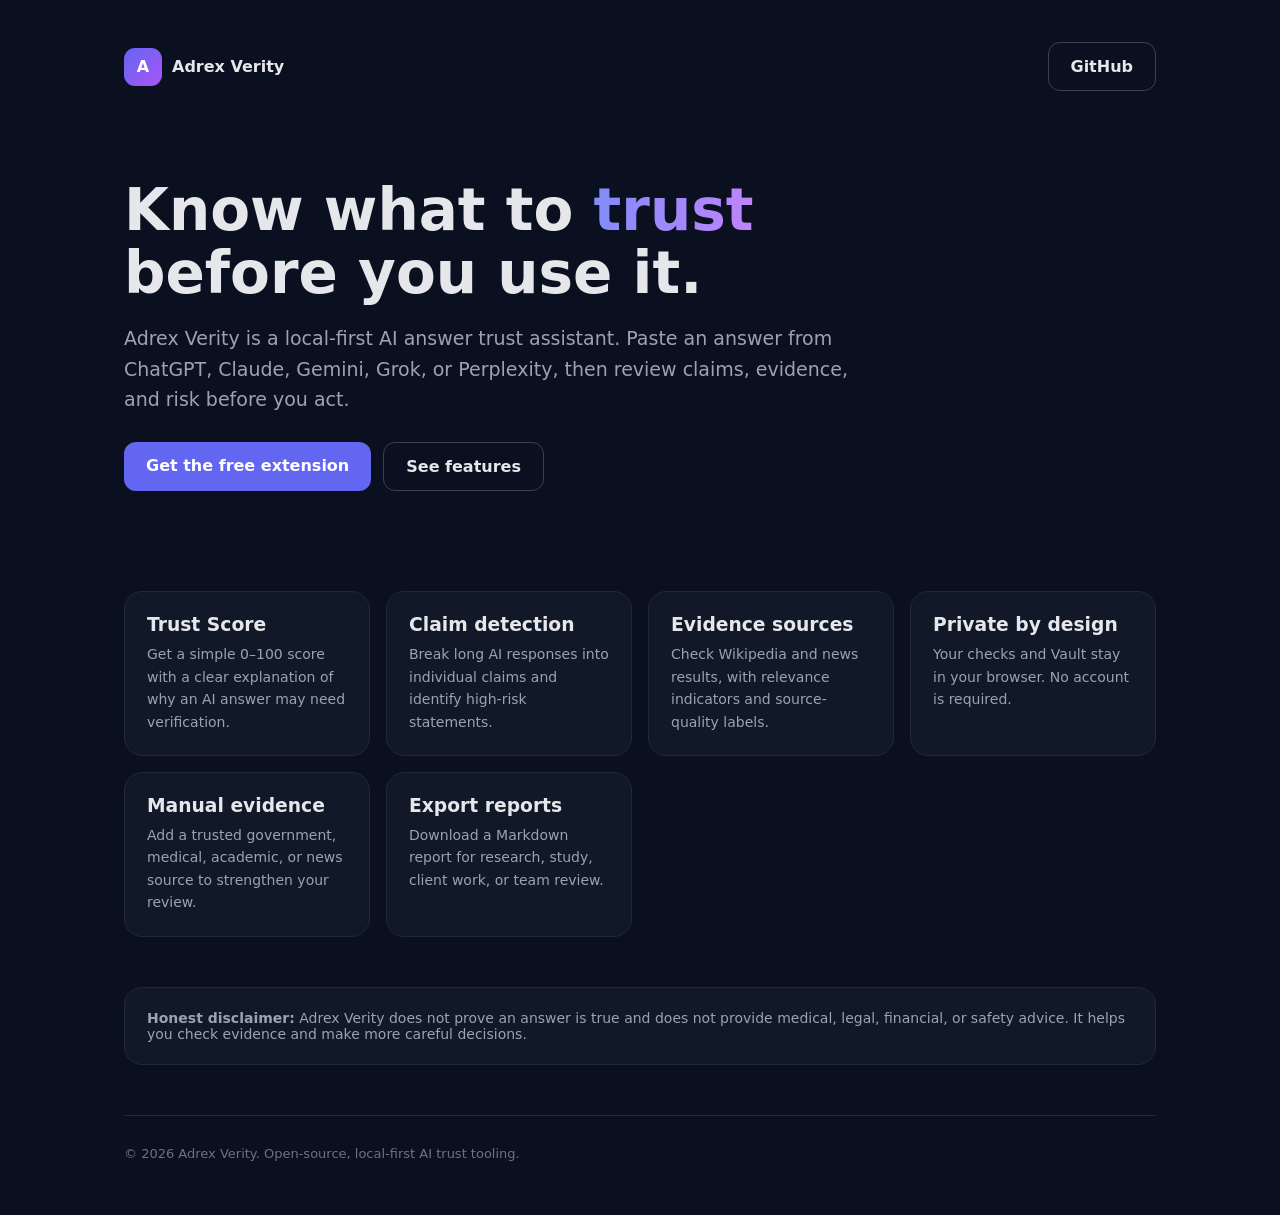
==== docs/index.html @ cc688025 "Add Adrex Verity Lite extension, documentation, license, and landing page" ====
<!doctype html>
<html lang="en">
<head>
<meta charset="utf-8">
<meta name="viewport" content="width=device-width,initial-scale=1">
<title>Adrex Verity — Know what to trust before you use it</title>
<meta name="description" content="Adrex Verity is a local-first AI answer trust assistant. Check AI claims, review evidence, and avoid acting on risky answers.">
<style>
*{box-sizing:border-box;font-family:Inter,system-ui,sans-serif}body{margin:0;background:#0b1020;color:#e5e7eb}
.wrap{max-width:1080px;margin:auto;padding:24px}
nav{display:flex;justify-content:space-between;align-items:center;padding:18px 0}
.logo{display:flex;gap:10px;align-items:center;font-weight:800}.mark{width:38px;height:38px;border-radius:11px;background:linear-gradient(135deg,#6366f1,#a855f7);display:grid;place-items:center;color:#fff}
.hero{padding:70px 0 50px;max-width:760px}
h1{font-size:clamp(34px,6vw,58px);line-height:1.08;margin:0 0 18px}
.accent{background:linear-gradient(90deg,#818cf8,#c084fc);-webkit-background-clip:text;background-clip:text;color:transparent}
p.lead{font-size:19px;color:#9ca3af;line-height:1.6}
.cta{display:flex;gap:12px;margin-top:28px;flex-wrap:wrap}
.btn{padding:14px 22px;border-radius:12px;font-weight:700;text-decoration:none}
.primary{background:#6366f1;color:#fff}.ghost{border:1px solid #374151;color:#e5e7eb}
.grid{display:grid;grid-template-columns:repeat(auto-fit,minmax(240px,1fr));gap:16px;margin:50px 0}
.card{background:#111827;border:1px solid #1f2937;border-radius:18px;padding:22px}
.card h3{margin:0 0 8px}.card p{margin:0;color:#9ca3af;font-size:14px;line-height:1.6}
.note{background:#111827;border:1px solid #1f2937;border-radius:18px;padding:22px;color:#9ca3af;font-size:14px}
footer{padding:30px 0;color:#6b7280;font-size:13px;border-top:1px solid #1f2937;margin-top:50px}
</style>
</head>
<body>
<div class="wrap">
<nav><div class="logo"><div class="mark">A</div>Adrex Verity</div><a class="btn ghost" href="https://github.com/">GitHub</a></nav>
<section class="hero">
<h1>Know what to <span class="accent">trust</span> before you use it.</h1>
<p class="lead">Adrex Verity is a local-first AI answer trust assistant. Paste an answer from ChatGPT, Claude, Gemini, Grok, or Perplexity, then review claims, evidence, and risk before you act.</p>
<div class="cta"><a class="btn primary" href="https://github.com/">Get the free extension</a><a class="btn ghost" href="#features">See features</a></div>
</section>
<section id="features" class="grid">
<div class="card"><h3>Trust Score</h3><p>Get a simple 0–100 score with a clear explanation of why an AI answer may need verification.</p></div>
<div class="card"><h3>Claim detection</h3><p>Break long AI responses into individual claims and identify high-risk statements.</p></div>
<div class="card"><h3>Evidence sources</h3><p>Check Wikipedia and news results, with relevance indicators and source-quality labels.</p></div>
<div class="card"><h3>Private by design</h3><p>Your checks and Vault stay in your browser. No account is required.</p></div>
<div class="card"><h3>Manual evidence</h3><p>Add a trusted government, medical, academic, or news source to strengthen your review.</p></div>
<div class="card"><h3>Export reports</h3><p>Download a Markdown report for research, study, client work, or team review.</p></div>
</section>
<section class="note"><strong>Honest disclaimer:</strong> Adrex Verity does not prove an answer is true and does not provide medical, legal, financial, or safety advice. It helps you check evidence and make more careful decisions.</section>
<footer>© 2026 Adrex Verity. Open-source, local-first AI trust tooling.</footer>
</div></body></html>
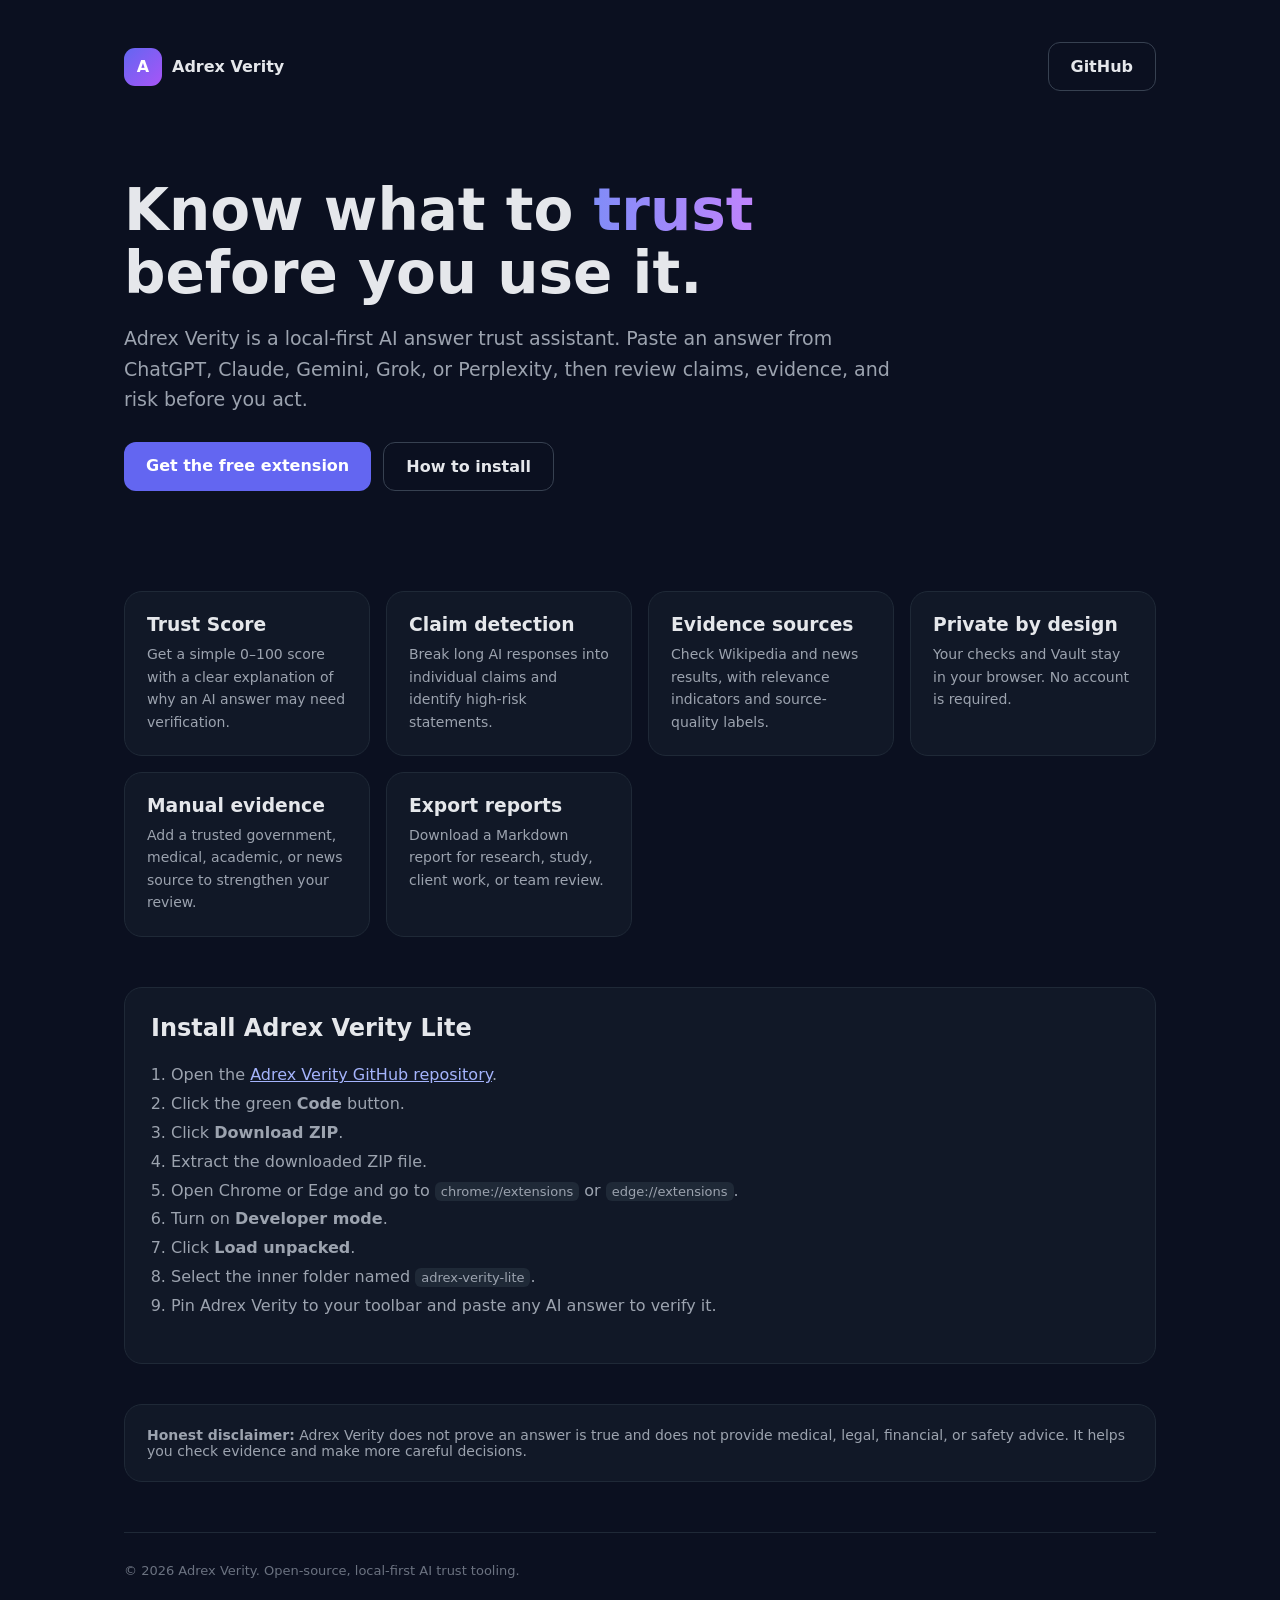
==== commit b545d05e: "Improve landing page, installation instructions, and README" ====
--- a/docs/index.html
+++ b/docs/index.html
@@ -10,7 +10,7 @@
 .wrap{max-width:1080px;margin:auto;padding:24px}
 nav{display:flex;justify-content:space-between;align-items:center;padding:18px 0}
 .logo{display:flex;gap:10px;align-items:center;font-weight:800}.mark{width:38px;height:38px;border-radius:11px;background:linear-gradient(135deg,#6366f1,#a855f7);display:grid;place-items:center;color:#fff}
-.hero{padding:70px 0 50px;max-width:760px}
+.hero{padding:70px 0 50px;max-width:800px}
 h1{font-size:clamp(34px,6vw,58px);line-height:1.08;margin:0 0 18px}
 .accent{background:linear-gradient(90deg,#818cf8,#c084fc);-webkit-background-clip:text;background-clip:text;color:transparent}
 p.lead{font-size:19px;color:#9ca3af;line-height:1.6}
@@ -20,17 +20,21 @@
 .grid{display:grid;grid-template-columns:repeat(auto-fit,minmax(240px,1fr));gap:16px;margin:50px 0}
 .card{background:#111827;border:1px solid #1f2937;border-radius:18px;padding:22px}
 .card h3{margin:0 0 8px}.card p{margin:0;color:#9ca3af;font-size:14px;line-height:1.6}
+.steps{background:#111827;border:1px solid #1f2937;border-radius:18px;padding:26px;margin:40px 0}
+.steps h2{margin-top:0}.steps ol{color:#9ca3af;line-height:1.8;padding-left:20px}
+code{background:#1f2937;padding:2px 6px;border-radius:6px;font-size:13px}
 .note{background:#111827;border:1px solid #1f2937;border-radius:18px;padding:22px;color:#9ca3af;font-size:14px}
 footer{padding:30px 0;color:#6b7280;font-size:13px;border-top:1px solid #1f2937;margin-top:50px}
+a{color:#a5b4fc}
 </style>
 </head>
 <body>
 <div class="wrap">
-<nav><div class="logo"><div class="mark">A</div>Adrex Verity</div><a class="btn ghost" href="https://github.com/">GitHub</a></nav>
+<nav><div class="logo"><div class="mark">A</div>Adrex Verity</div><a class="btn ghost" href="https://github.com/ADREX-Global/adrex-verity-lite">GitHub</a></nav>
 <section class="hero">
 <h1>Know what to <span class="accent">trust</span> before you use it.</h1>
 <p class="lead">Adrex Verity is a local-first AI answer trust assistant. Paste an answer from ChatGPT, Claude, Gemini, Grok, or Perplexity, then review claims, evidence, and risk before you act.</p>
-<div class="cta"><a class="btn primary" href="https://github.com/">Get the free extension</a><a class="btn ghost" href="#features">See features</a></div>
+<div class="cta"><a class="btn primary" href="https://github.com/ADREX-Global/adrex-verity-lite">Get the free extension</a><a class="btn ghost" href="#install">How to install</a></div>
 </section>
 <section id="features" class="grid">
 <div class="card"><h3>Trust Score</h3><p>Get a simple 0–100 score with a clear explanation of why an AI answer may need verification.</p></div>
@@ -40,6 +44,20 @@
 <div class="card"><h3>Manual evidence</h3><p>Add a trusted government, medical, academic, or news source to strengthen your review.</p></div>
 <div class="card"><h3>Export reports</h3><p>Download a Markdown report for research, study, client work, or team review.</p></div>
 </section>
+<section id="install" class="steps">
+<h2>Install Adrex Verity Lite</h2>
+<ol>
+<li>Open the <a href="https://github.com/ADREX-Global/adrex-verity-lite" target="_blank" rel="noopener">Adrex Verity GitHub repository</a>.</li>
+<li>Click the green <strong>Code</strong> button.</li>
+<li>Click <strong>Download ZIP</strong>.</li>
+<li>Extract the downloaded ZIP file.</li>
+<li>Open Chrome or Edge and go to <code>chrome://extensions</code> or <code>edge://extensions</code>.</li>
+<li>Turn on <strong>Developer mode</strong>.</li>
+<li>Click <strong>Load unpacked</strong>.</li>
+<li>Select the inner folder named <code>adrex-verity-lite</code>.</li>
+<li>Pin Adrex Verity to your toolbar and paste any AI answer to verify it.</li>
+</ol>
+</section>
 <section class="note"><strong>Honest disclaimer:</strong> Adrex Verity does not prove an answer is true and does not provide medical, legal, financial, or safety advice. It helps you check evidence and make more careful decisions.</section>
 <footer>© 2026 Adrex Verity. Open-source, local-first AI trust tooling.</footer>
 </div></body></html>
